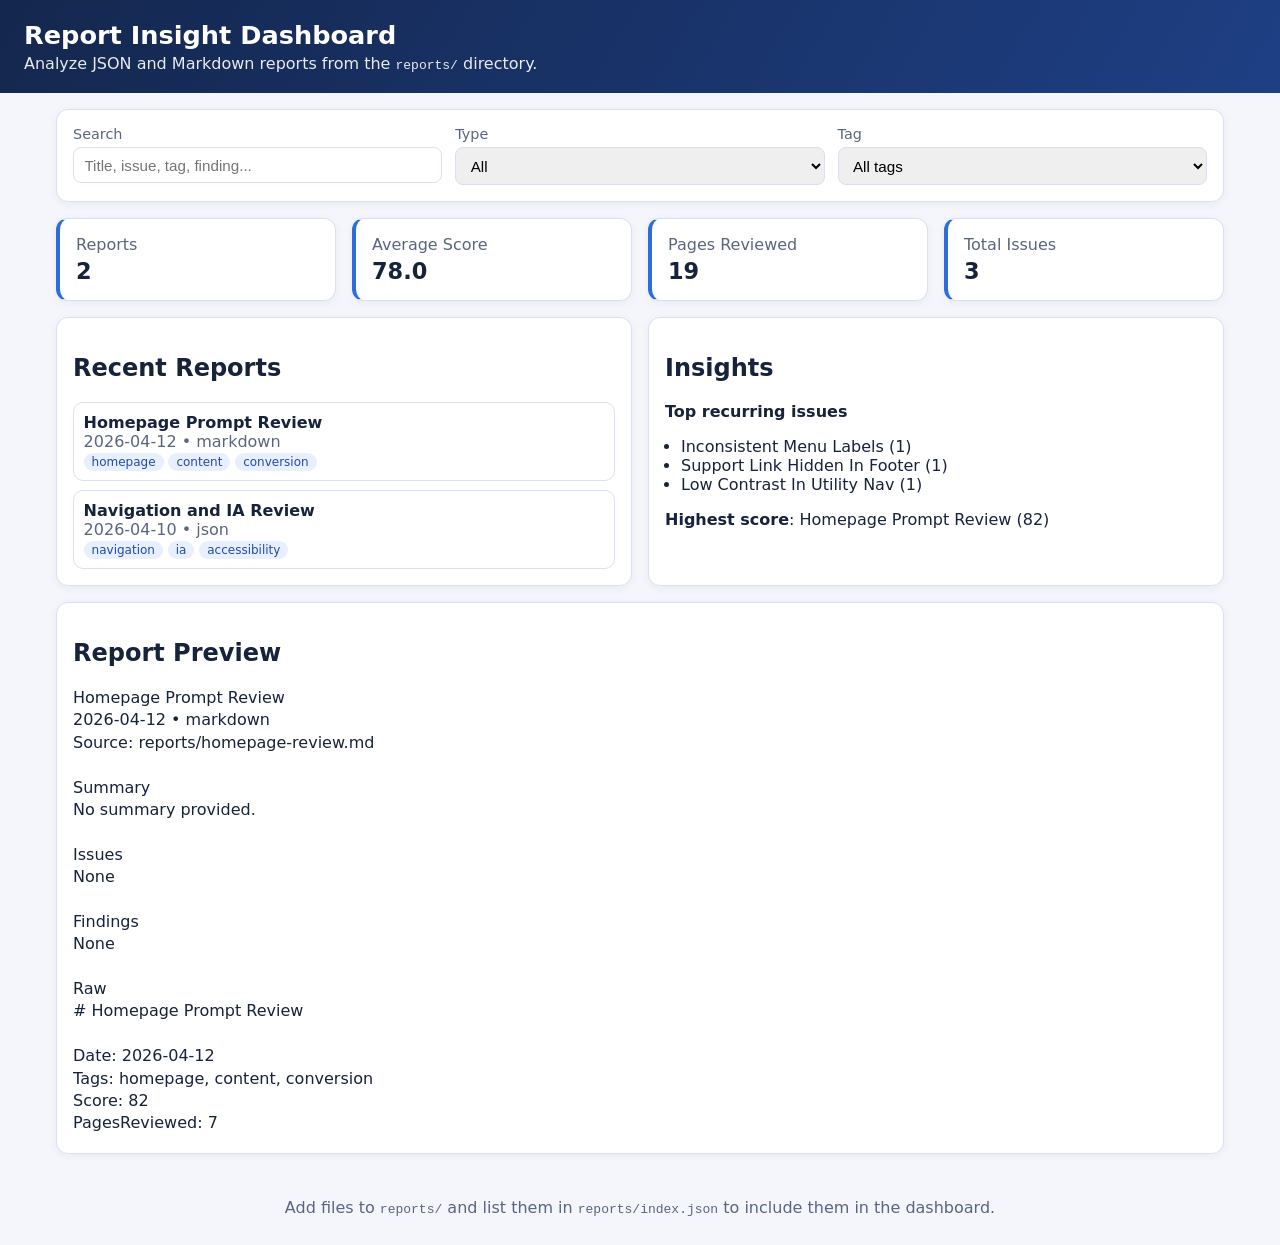
==== index.html @ d66e8084 "Build static reports insight dashboard for GitHub Pages" ====
<!doctype html>
<html lang="en">
  <head>
    <meta charset="UTF-8" />
    <meta name="viewport" content="width=device-width, initial-scale=1.0" />
    <title>Report Insight Dashboard</title>
    <link rel="stylesheet" href="styles.css" />
  </head>
  <body>
    <header class="topbar">
      <h1>Report Insight Dashboard</h1>
      <p>Analyze JSON and Markdown reports from the <code>reports/</code> directory.</p>
    </header>

    <main>
      <section class="panel controls">
        <div>
          <label for="search">Search</label>
          <input id="search" type="text" placeholder="Title, issue, tag, finding..." />
        </div>
        <div>
          <label for="typeFilter">Type</label>
          <select id="typeFilter">
            <option value="all">All</option>
            <option value="json">JSON</option>
            <option value="markdown">Markdown</option>
          </select>
        </div>
        <div>
          <label for="tagFilter">Tag</label>
          <select id="tagFilter">
            <option value="all">All tags</option>
          </select>
        </div>
      </section>

      <section class="grid metrics" id="metrics"></section>

      <section class="grid details">
        <article class="panel" id="recentPanel">
          <h2>Recent Reports</h2>
          <ul id="reportList" class="report-list"></ul>
        </article>

        <article class="panel" id="insightPanel">
          <h2>Insights</h2>
          <div id="insights"></div>
        </article>
      </section>

      <section class="panel viewer">
        <h2>Report Preview</h2>
        <article id="preview" class="preview muted">Select a report to inspect details.</article>
      </section>
    </main>

    <footer>
      <p>
        Add files to <code>reports/</code> and list them in
        <code>reports/index.json</code> to include them in the dashboard.
      </p>
    </footer>

    <script src="app.js"></script>
  </body>
</html>
---- styles.css ----
:root {
  color-scheme: light;
  --bg: #f4f6fb;
  --panel: #ffffff;
  --ink: #17223b;
  --muted: #5a6580;
  --accent: #2d6cdf;
  --border: #d9e0f2;
  --good: #2f9e44;
}

* {
  box-sizing: border-box;
}

body {
  margin: 0;
  font-family: Inter, ui-sans-serif, system-ui, -apple-system, Segoe UI, Roboto, Arial, sans-serif;
  background: var(--bg);
  color: var(--ink);
}

.topbar {
  background: linear-gradient(120deg, #14274e 0%, #1e3f84 100%);
  color: #fff;
  padding: 1.25rem 1.5rem;
}

.topbar h1 {
  margin: 0 0 0.25rem;
  font-size: 1.6rem;
}

.topbar p {
  margin: 0;
  opacity: 0.9;
}

main {
  padding: 1rem;
  max-width: 1200px;
  margin: 0 auto;
}

.panel {
  background: var(--panel);
  border: 1px solid var(--border);
  border-radius: 12px;
  padding: 1rem;
  box-shadow: 0 2px 8px rgba(14, 30, 61, 0.05);
}

.controls {
  display: grid;
  grid-template-columns: repeat(auto-fit, minmax(180px, 1fr));
  gap: 0.8rem;
  margin-bottom: 1rem;
}

label {
  display: block;
  margin-bottom: 0.3rem;
  color: var(--muted);
  font-size: 0.9rem;
}

input,
select {
  width: 100%;
  border: 1px solid var(--border);
  border-radius: 8px;
  padding: 0.55rem 0.65rem;
  font-size: 0.95rem;
}

.grid {
  display: grid;
  gap: 1rem;
}

.metrics {
  grid-template-columns: repeat(auto-fit, minmax(180px, 1fr));
  margin-bottom: 1rem;
}

.metric {
  border-left: 4px solid var(--accent);
}

.metric strong {
  display: block;
  font-size: 1.4rem;
  margin-top: 0.25rem;
}

.details {
  grid-template-columns: 1fr 1fr;
  margin-bottom: 1rem;
}

.report-list {
  list-style: none;
  padding: 0;
  margin: 0;
  display: grid;
  gap: 0.55rem;
}

.report-item {
  border: 1px solid var(--border);
  border-radius: 10px;
  padding: 0.6rem;
  cursor: pointer;
}

.report-item:hover,
.report-item.active {
  border-color: var(--accent);
  background: #f6f9ff;
}

.badge {
  display: inline-block;
  border-radius: 99px;
  padding: 0.12rem 0.5rem;
  font-size: 0.75rem;
  margin-right: 0.3rem;
  background: #e8efff;
  color: #1f4bad;
}

.preview {
  max-height: 450px;
  overflow: auto;
  white-space: pre-wrap;
  line-height: 1.4;
}

.muted {
  color: var(--muted);
}

.insight-list {
  margin: 0.35rem 0 0;
  padding-left: 1rem;
}

footer {
  text-align: center;
  color: var(--muted);
  padding: 0.75rem;
}

@media (max-width: 880px) {
  .details {
    grid-template-columns: 1fr;
  }
}
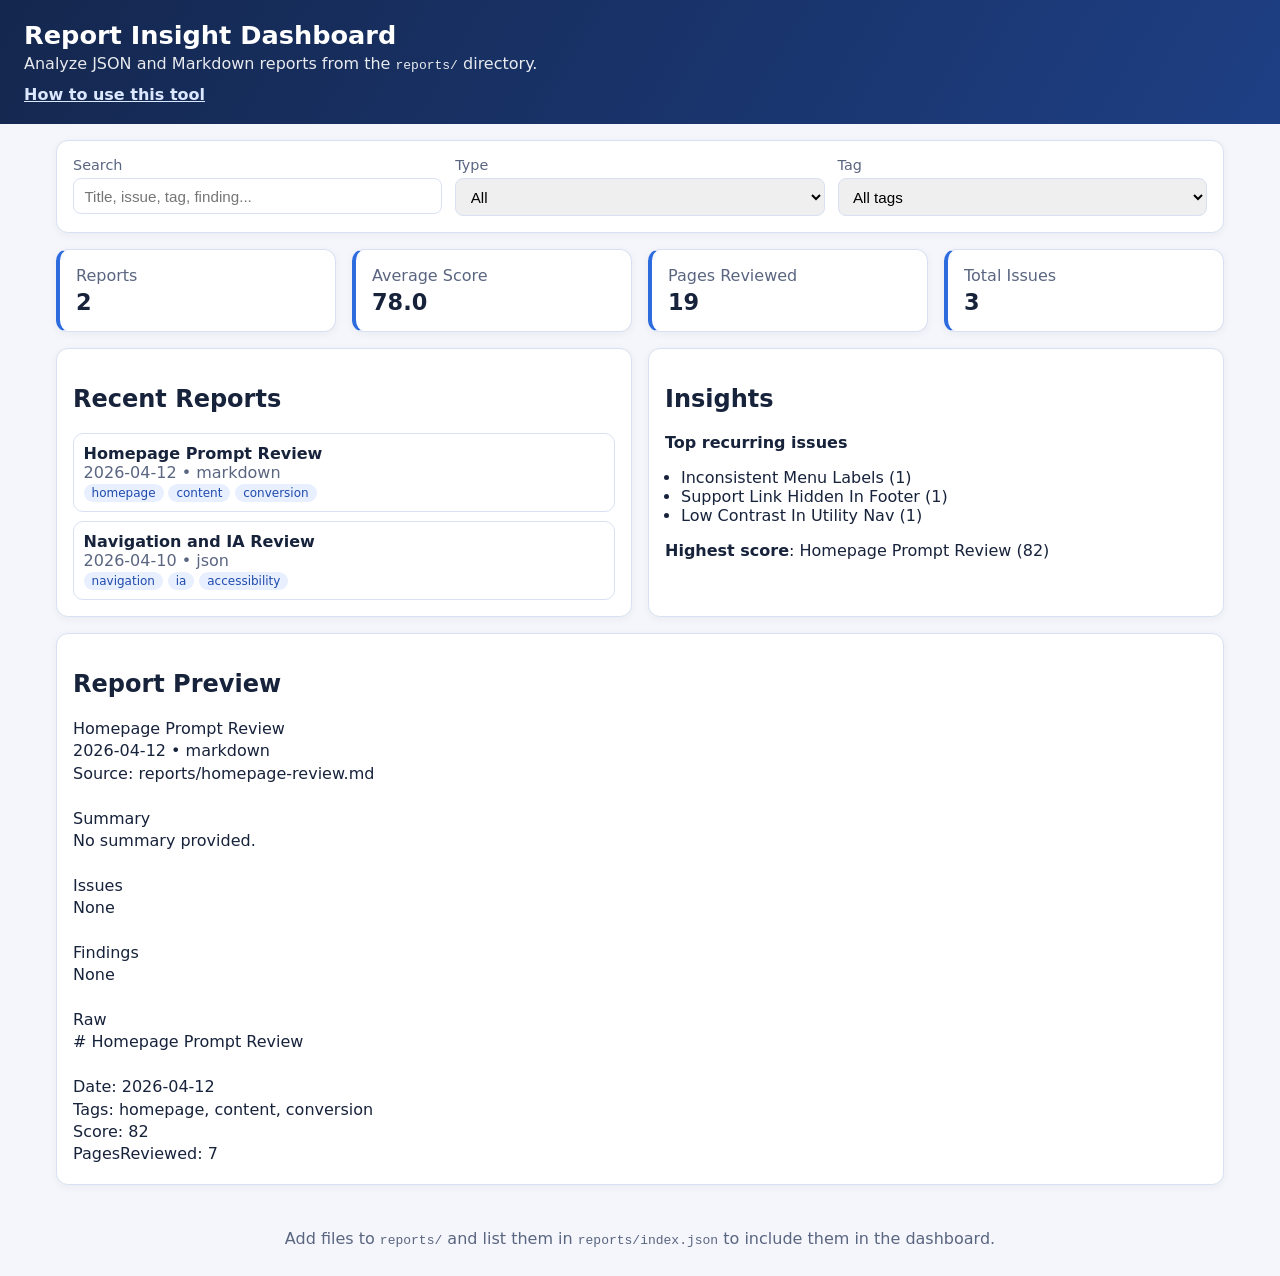
==== commit 68da6969: "Add how-to page with prompt copy support" ====
--- a/index.html
+++ b/index.html
@@ -10,6 +10,7 @@
     <header class="topbar">
       <h1>Report Insight Dashboard</h1>
       <p>Analyze JSON and Markdown reports from the <code>reports/</code> directory.</p>
+      <nav class="topnav"><a href="how-to.html">How to use this tool</a></nav>
     </header>
 
     <main>
--- a/styles.css
+++ b/styles.css
@@ -156,3 +156,47 @@
     grid-template-columns: 1fr;
   }
 }
+
+.topnav {
+  margin-top: 0.75rem;
+}
+
+.topnav a {
+  color: #dbe8ff;
+  text-decoration: underline;
+  font-weight: 600;
+}
+
+.guide-main {
+  padding: 1rem;
+  max-width: 920px;
+  margin: 0 auto;
+}
+
+.guide-panel {
+  margin-bottom: 1rem;
+}
+
+.prompt-text {
+  width: 100%;
+  min-height: 280px;
+  margin-top: 0.5rem;
+  font-family: ui-monospace, SFMono-Regular, Menlo, Monaco, Consolas, monospace;
+  font-size: 0.85rem;
+  line-height: 1.4;
+}
+
+.copy-btn {
+  background: var(--accent);
+  border: 1px solid var(--accent);
+  color: #fff;
+  border-radius: 8px;
+  padding: 0.5rem 0.8rem;
+  cursor: pointer;
+  font-weight: 600;
+}
+
+.copy-btn:disabled {
+  cursor: not-allowed;
+  opacity: 0.55;
+}
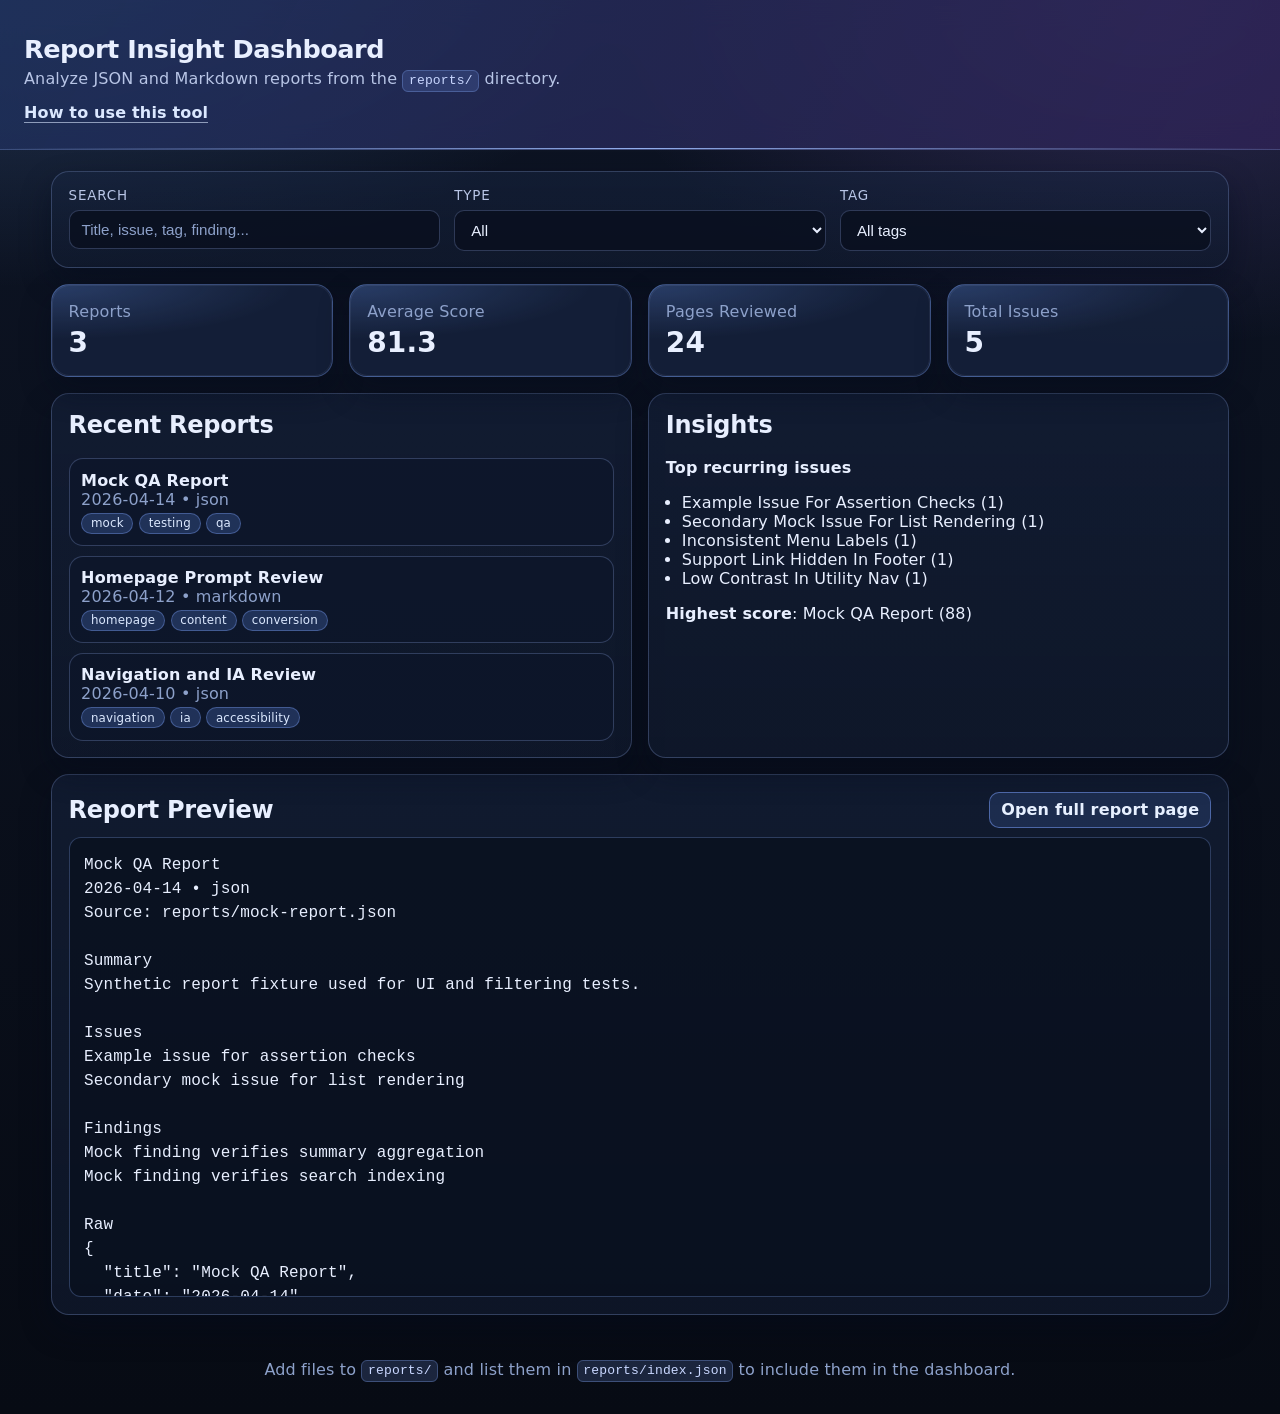
==== commit 691fc351: "Add dedicated report page with markdown/json downloads" ====
--- a/index.html
+++ b/index.html
@@ -50,7 +50,7 @@
       </section>
 
       <section class="panel viewer">
-        <h2>Report Preview</h2>
+        <div class="viewer-heading"><h2>Report Preview</h2><a id="openReportPage" class="link-button" href="#">Open full report page</a></div>
         <article id="preview" class="preview muted">Select a report to inspect details.</article>
       </section>
     </main>
--- a/styles.css
+++ b/styles.css
@@ -1,76 +1,138 @@
 :root {
-  color-scheme: light;
-  --bg: #f4f6fb;
-  --panel: #ffffff;
-  --ink: #17223b;
-  --muted: #5a6580;
-  --accent: #2d6cdf;
-  --border: #d9e0f2;
-  --good: #2f9e44;
+  color-scheme: dark;
+  --bg-0: #070b14;
+  --bg-1: #0d1424;
+  --bg-2: #101a30;
+  --surface: rgba(17, 27, 48, 0.68);
+  --surface-strong: rgba(22, 34, 60, 0.84);
+  --surface-soft: rgba(17, 27, 48, 0.52);
+  --ink: #e8efff;
+  --ink-2: #b8c5e6;
+  --ink-muted: #8da1ca;
+  --line: rgba(139, 167, 227, 0.28);
+  --line-strong: rgba(126, 161, 255, 0.5);
+  --brand: #6ea8ff;
+  --brand-2: #a27bff;
+  --good: #36d19a;
+  --warn: #ffc96f;
+  --radius-xl: 18px;
+  --radius-lg: 14px;
+  --radius-md: 10px;
+  --shadow-1: 0 24px 50px rgba(2, 7, 18, 0.55);
+  --shadow-2: 0 14px 30px rgba(4, 12, 28, 0.45);
 }
 
 * {
   box-sizing: border-box;
+}
+
+html,
+body {
+  min-height: 100%;
 }
 
 body {
   margin: 0;
   font-family: Inter, ui-sans-serif, system-ui, -apple-system, Segoe UI, Roboto, Arial, sans-serif;
-  background: var(--bg);
   color: var(--ink);
+  background:
+    radial-gradient(1200px 640px at 0% -5%, rgba(111, 169, 255, 0.26), transparent 56%),
+    radial-gradient(900px 560px at 90% 0%, rgba(167, 121, 255, 0.22), transparent 62%),
+    linear-gradient(180deg, var(--bg-1) 0%, var(--bg-0) 100%);
+  letter-spacing: 0.01em;
 }
 
 .topbar {
-  background: linear-gradient(120deg, #14274e 0%, #1e3f84 100%);
-  color: #fff;
-  padding: 1.25rem 1.5rem;
+  position: relative;
+  isolation: isolate;
+  padding: 2.15rem 1.5rem 1.65rem;
+  border-bottom: 1px solid var(--line);
+  background:
+    linear-gradient(120deg, rgba(65, 103, 196, 0.3), rgba(134, 82, 212, 0.24)),
+    rgba(10, 16, 31, 0.72);
+  backdrop-filter: blur(14px);
+}
+
+.topbar::after {
+  content: "";
+  position: absolute;
+  inset: auto 0 0;
+  height: 1px;
+  background: linear-gradient(90deg, transparent, rgba(159, 190, 255, 0.9), transparent);
 }
 
 .topbar h1 {
-  margin: 0 0 0.25rem;
-  font-size: 1.6rem;
+  margin: 0 0 0.3rem;
+  font-size: clamp(1.45rem, 2vw, 2rem);
+  letter-spacing: -0.02em;
 }
 
 .topbar p {
   margin: 0;
-  opacity: 0.9;
+  color: var(--ink-2);
+}
+
+.topbar code,
+footer code {
+  color: #c9d7ff;
+  background: rgba(108, 142, 222, 0.2);
+  border: 1px solid rgba(125, 158, 233, 0.35);
+  border-radius: 6px;
+  padding: 0.15rem 0.35rem;
 }
 
 main {
-  padding: 1rem;
-  max-width: 1200px;
+  max-width: 1220px;
   margin: 0 auto;
+  padding: 1.3rem;
 }
 
 .panel {
-  background: var(--panel);
-  border: 1px solid var(--border);
-  border-radius: 12px;
-  padding: 1rem;
-  box-shadow: 0 2px 8px rgba(14, 30, 61, 0.05);
+  border-radius: var(--radius-xl);
+  border: 1px solid var(--line);
+  background: linear-gradient(180deg, rgba(24, 38, 67, 0.5), var(--surface));
+  box-shadow: var(--shadow-2);
+  padding: 1.05rem;
 }
 
 .controls {
   display: grid;
-  grid-template-columns: repeat(auto-fit, minmax(180px, 1fr));
-  gap: 0.8rem;
+  grid-template-columns: repeat(auto-fit, minmax(190px, 1fr));
+  gap: 0.9rem;
   margin-bottom: 1rem;
 }
 
 label {
   display: block;
-  margin-bottom: 0.3rem;
-  color: var(--muted);
-  font-size: 0.9rem;
+  margin-bottom: 0.4rem;
+  color: var(--ink-2);
+  font-size: 0.84rem;
+  text-transform: uppercase;
+  letter-spacing: 0.06em;
 }
 
 input,
 select {
   width: 100%;
-  border: 1px solid var(--border);
-  border-radius: 8px;
-  padding: 0.55rem 0.65rem;
+  border: 1px solid var(--line);
+  border-radius: var(--radius-md);
+  padding: 0.62rem 0.74rem;
   font-size: 0.95rem;
+  color: var(--ink);
+  background: rgba(10, 16, 31, 0.85);
+  transition: border-color 170ms ease, box-shadow 170ms ease, transform 170ms ease;
+}
+
+input::placeholder {
+  color: var(--ink-muted);
+}
+
+input:focus,
+select:focus {
+  outline: none;
+  border-color: var(--line-strong);
+  box-shadow: 0 0 0 3px rgba(118, 163, 255, 0.22);
+  transform: translateY(-1px);
 }
 
 .grid {
@@ -79,23 +141,42 @@
 }
 
 .metrics {
-  grid-template-columns: repeat(auto-fit, minmax(180px, 1fr));
+  grid-template-columns: repeat(auto-fit, minmax(190px, 1fr));
   margin-bottom: 1rem;
 }
 
 .metric {
-  border-left: 4px solid var(--accent);
+  position: relative;
+  overflow: hidden;
+  border: 1px solid rgba(125, 162, 240, 0.35);
+  background:
+    radial-gradient(130% 90% at 0% 0%, rgba(109, 157, 255, 0.24), transparent 66%),
+    var(--surface-strong);
+}
+
+.metric::before {
+  content: "";
+  position: absolute;
+  inset: 0;
+  border-radius: inherit;
+  border: 1px solid rgba(197, 218, 255, 0.08);
+  pointer-events: none;
 }
 
 .metric strong {
   display: block;
-  font-size: 1.4rem;
-  margin-top: 0.25rem;
+  margin-top: 0.3rem;
+  font-size: clamp(1.35rem, 2.2vw, 1.75rem);
 }
 
 .details {
   grid-template-columns: 1fr 1fr;
   margin-bottom: 1rem;
+}
+
+h2 {
+  margin-top: 0;
+  letter-spacing: -0.01em;
 }
 
 .report-list {
@@ -103,73 +184,83 @@
   padding: 0;
   margin: 0;
   display: grid;
-  gap: 0.55rem;
+  gap: 0.6rem;
 }
 
 .report-item {
-  border: 1px solid var(--border);
-  border-radius: 10px;
-  padding: 0.6rem;
+  border: 1px solid var(--line);
+  border-radius: var(--radius-lg);
+  padding: 0.72rem;
   cursor: pointer;
+  background: rgba(13, 22, 42, 0.66);
+  transition: transform 180ms ease, border-color 180ms ease, box-shadow 180ms ease;
 }
 
 .report-item:hover,
 .report-item.active {
-  border-color: var(--accent);
-  background: #f6f9ff;
+  transform: translateY(-2px);
+  border-color: var(--line-strong);
+  box-shadow: 0 10px 26px rgba(6, 13, 31, 0.44);
 }
 
 .badge {
   display: inline-block;
-  border-radius: 99px;
-  padding: 0.12rem 0.5rem;
-  font-size: 0.75rem;
-  margin-right: 0.3rem;
-  background: #e8efff;
-  color: #1f4bad;
+  border-radius: 999px;
+  padding: 0.15rem 0.55rem;
+  margin-right: 0.34rem;
+  margin-top: 0.24rem;
+  font-size: 0.74rem;
+  color: #dce9ff;
+  border: 1px solid rgba(117, 153, 236, 0.4);
+  background: rgba(95, 141, 239, 0.24);
 }
 
 .preview {
-  max-height: 450px;
+  max-height: 460px;
   overflow: auto;
   white-space: pre-wrap;
-  line-height: 1.4;
+  line-height: 1.5;
+  font-family: ui-monospace, SFMono-Regular, Menlo, Monaco, Consolas, monospace;
+  background: rgba(9, 16, 30, 0.72);
+  border: 1px solid rgba(126, 160, 236, 0.3);
+  border-radius: 12px;
+  padding: 0.9rem;
 }
 
 .muted {
-  color: var(--muted);
+  color: var(--ink-muted);
 }
 
 .insight-list {
-  margin: 0.35rem 0 0;
+  margin: 0.45rem 0 0;
   padding-left: 1rem;
 }
 
 footer {
   text-align: center;
-  color: var(--muted);
-  padding: 0.75rem;
-}
-
-@media (max-width: 880px) {
-  .details {
-    grid-template-columns: 1fr;
-  }
+  color: var(--ink-muted);
+  padding: 0.5rem 0.9rem 1.2rem;
 }
 
 .topnav {
-  margin-top: 0.75rem;
+  margin-top: 0.95rem;
 }
 
 .topnav a {
   color: #dbe8ff;
-  text-decoration: underline;
-  font-weight: 600;
+  text-decoration: none;
+  border-bottom: 1px solid rgba(219, 232, 255, 0.6);
+  font-weight: 700;
+}
+
+.topnav a:hover {
+  color: #ffffff;
+  border-bottom-color: rgba(255, 255, 255, 0.92);
 }
 
 .guide-main {
   padding: 1rem;
-  max-width: 920px;
+  max-width: 940px;
   margin: 0 auto;
 }
 
@@ -183,20 +274,89 @@
   margin-top: 0.5rem;
   font-family: ui-monospace, SFMono-Regular, Menlo, Monaco, Consolas, monospace;
   font-size: 0.85rem;
-  line-height: 1.4;
+  line-height: 1.45;
+  border-radius: 12px;
+  border: 1px solid var(--line);
+  background: rgba(7, 13, 25, 0.76);
+  color: var(--ink);
+  padding: 0.75rem;
 }
 
 .copy-btn {
-  background: var(--accent);
-  border: 1px solid var(--accent);
+  background: linear-gradient(130deg, var(--brand), var(--brand-2));
+  border: 0;
   color: #fff;
-  border-radius: 8px;
-  padding: 0.5rem 0.8rem;
+  border-radius: 10px;
+  padding: 0.52rem 0.86rem;
   cursor: pointer;
-  font-weight: 600;
+  font-weight: 700;
+  box-shadow: 0 10px 22px rgba(85, 121, 232, 0.42);
+}
+
+.copy-btn:hover {
+  filter: brightness(1.04);
 }
 
 .copy-btn:disabled {
   cursor: not-allowed;
   opacity: 0.55;
-}
+  box-shadow: none;
+}
+
+@media (max-width: 880px) {
+  .details {
+    grid-template-columns: 1fr;
+  }
+}
+
+.viewer-heading {
+  display: flex;
+  align-items: center;
+  justify-content: space-between;
+  gap: 0.8rem;
+  margin-bottom: 0.6rem;
+}
+
+.viewer-heading h2 {
+  margin-bottom: 0;
+}
+
+.link-button,
+button {
+  display: inline-block;
+  border: 1px solid var(--line-strong);
+  background: rgba(105, 150, 255, 0.15);
+  color: #e7f0ff;
+  border-radius: 10px;
+  text-decoration: none;
+  padding: 0.45rem 0.7rem;
+  font-weight: 600;
+  cursor: pointer;
+}
+
+.link-button[aria-disabled="true"] {
+  pointer-events: none;
+  opacity: 0.55;
+}
+
+.report-actions {
+  display: flex;
+  flex-wrap: wrap;
+  gap: 0.65rem;
+  margin-bottom: 1rem;
+}
+
+.report-content .report-section + .report-section {
+  margin-top: 1.1rem;
+}
+
+.report-content h2 {
+  margin-bottom: 0.55rem;
+}
+
+@media (max-width: 900px) {
+  .viewer-heading {
+    flex-direction: column;
+    align-items: flex-start;
+  }
+}
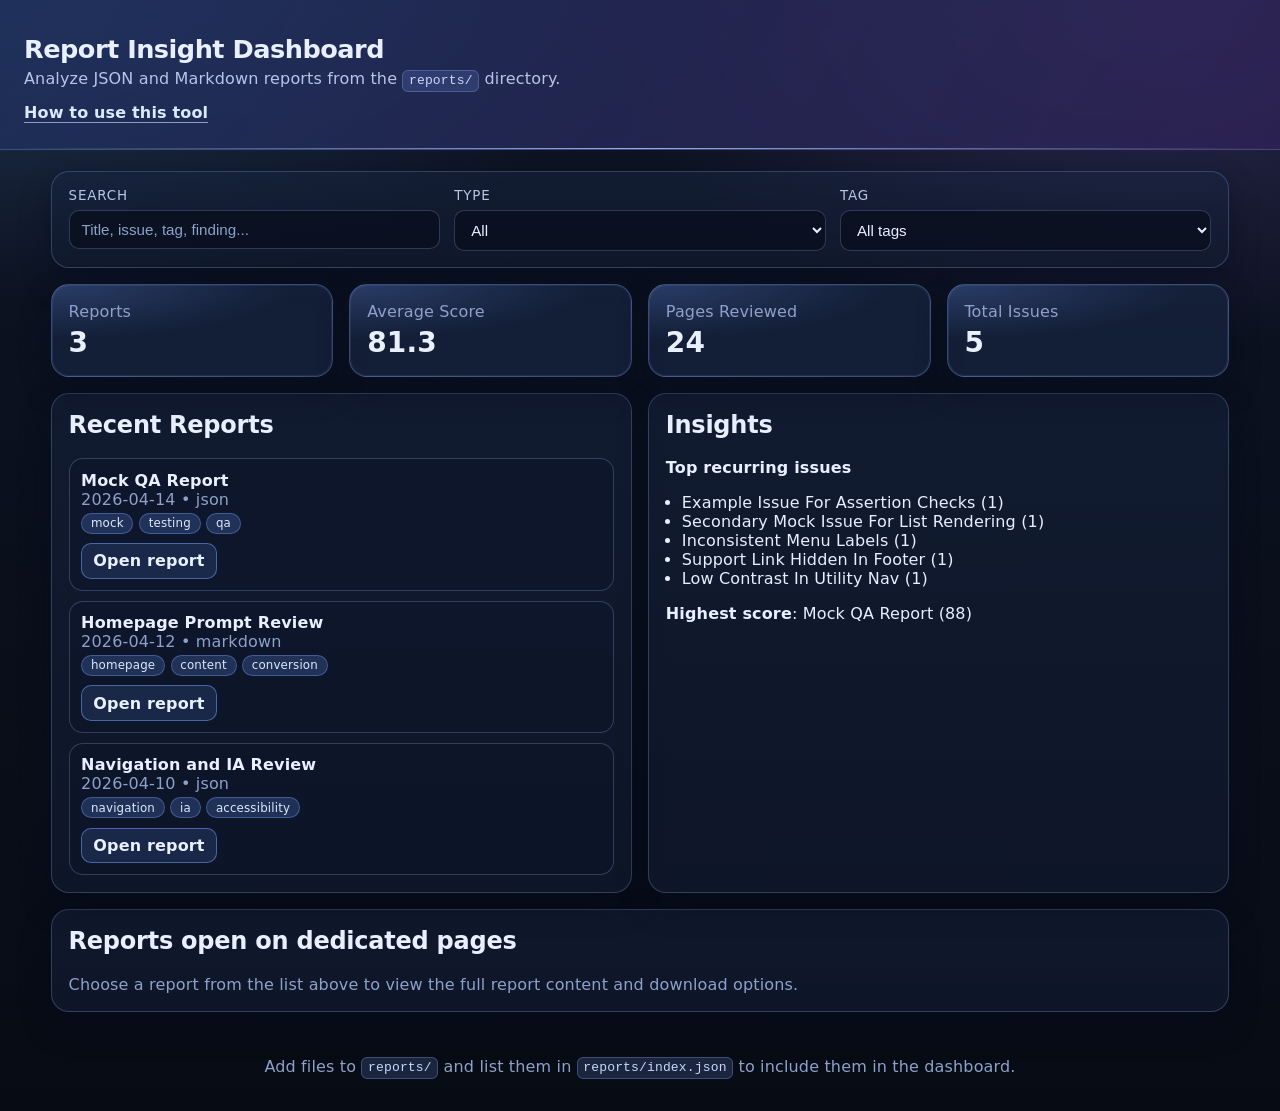
==== commit 359ceaf5: "Remove dashboard preview and link reports to detail pages" ====
--- a/index.html
+++ b/index.html
@@ -49,9 +49,11 @@
         </article>
       </section>
 
-      <section class="panel viewer">
-        <div class="viewer-heading"><h2>Report Preview</h2><a id="openReportPage" class="link-button" href="#">Open full report page</a></div>
-        <article id="preview" class="preview muted">Select a report to inspect details.</article>
+      <section class="panel viewer viewer-note">
+        <h2>Reports open on dedicated pages</h2>
+        <p class="muted">
+          Choose a report from the list above to view the full report content and download options.
+        </p>
       </section>
     </main>
 
--- a/styles.css
+++ b/styles.css
@@ -197,10 +197,14 @@
 }
 
 .report-item:hover,
-.report-item.active {
+.report-item:focus-within {
   transform: translateY(-2px);
   border-color: var(--line-strong);
   box-shadow: 0 10px 26px rgba(6, 13, 31, 0.44);
+}
+
+.report-item-actions {
+  margin-top: 0.6rem;
 }
 
 .badge {
@@ -339,6 +343,10 @@
   opacity: 0.55;
 }
 
+.viewer-note p {
+  margin-bottom: 0;
+}
+
 .report-actions {
   display: flex;
   flex-wrap: wrap;
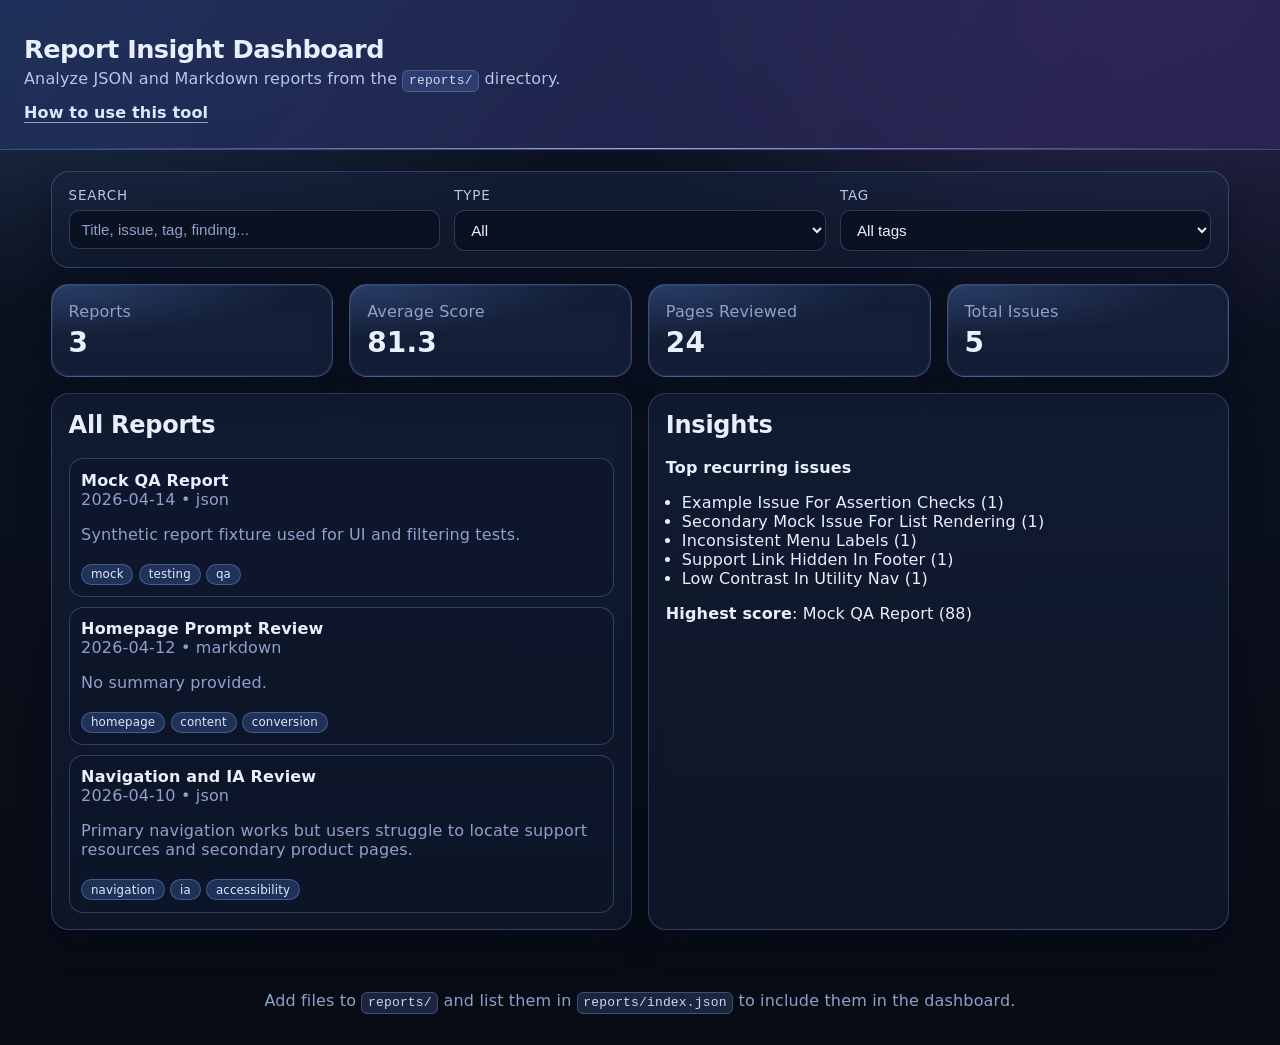
==== commit fd8cea7d: "Make index a clickable reports dashboard with dedicated report export view" ====
--- a/index.html
+++ b/index.html
@@ -39,7 +39,7 @@
 
       <section class="grid details">
         <article class="panel" id="recentPanel">
-          <h2>Recent Reports</h2>
+          <h2>All Reports</h2>
           <ul id="reportList" class="report-list"></ul>
         </article>
 
@@ -47,13 +47,6 @@
           <h2>Insights</h2>
           <div id="insights"></div>
         </article>
-      </section>
-
-      <section class="panel viewer viewer-note">
-        <h2>Reports open on dedicated pages</h2>
-        <p class="muted">
-          Choose a report from the list above to view the full report content and download options.
-        </p>
       </section>
     </main>
 
--- a/styles.css
+++ b/styles.css
@@ -191,20 +191,21 @@
   border: 1px solid var(--line);
   border-radius: var(--radius-lg);
   padding: 0.72rem;
-  cursor: pointer;
   background: rgba(13, 22, 42, 0.66);
   transition: transform 180ms ease, border-color 180ms ease, box-shadow 180ms ease;
 }
 
-.report-item:hover,
-.report-item:focus-within {
+.report-item-link {
+  color: inherit;
+  text-decoration: none;
+}
+
+.report-item-link:hover .report-item,
+.report-item-link:focus .report-item,
+.report-item-link:focus-visible .report-item {
   transform: translateY(-2px);
   border-color: var(--line-strong);
   box-shadow: 0 10px 26px rgba(6, 13, 31, 0.44);
-}
-
-.report-item-actions {
-  margin-top: 0.6rem;
 }
 
 .badge {
